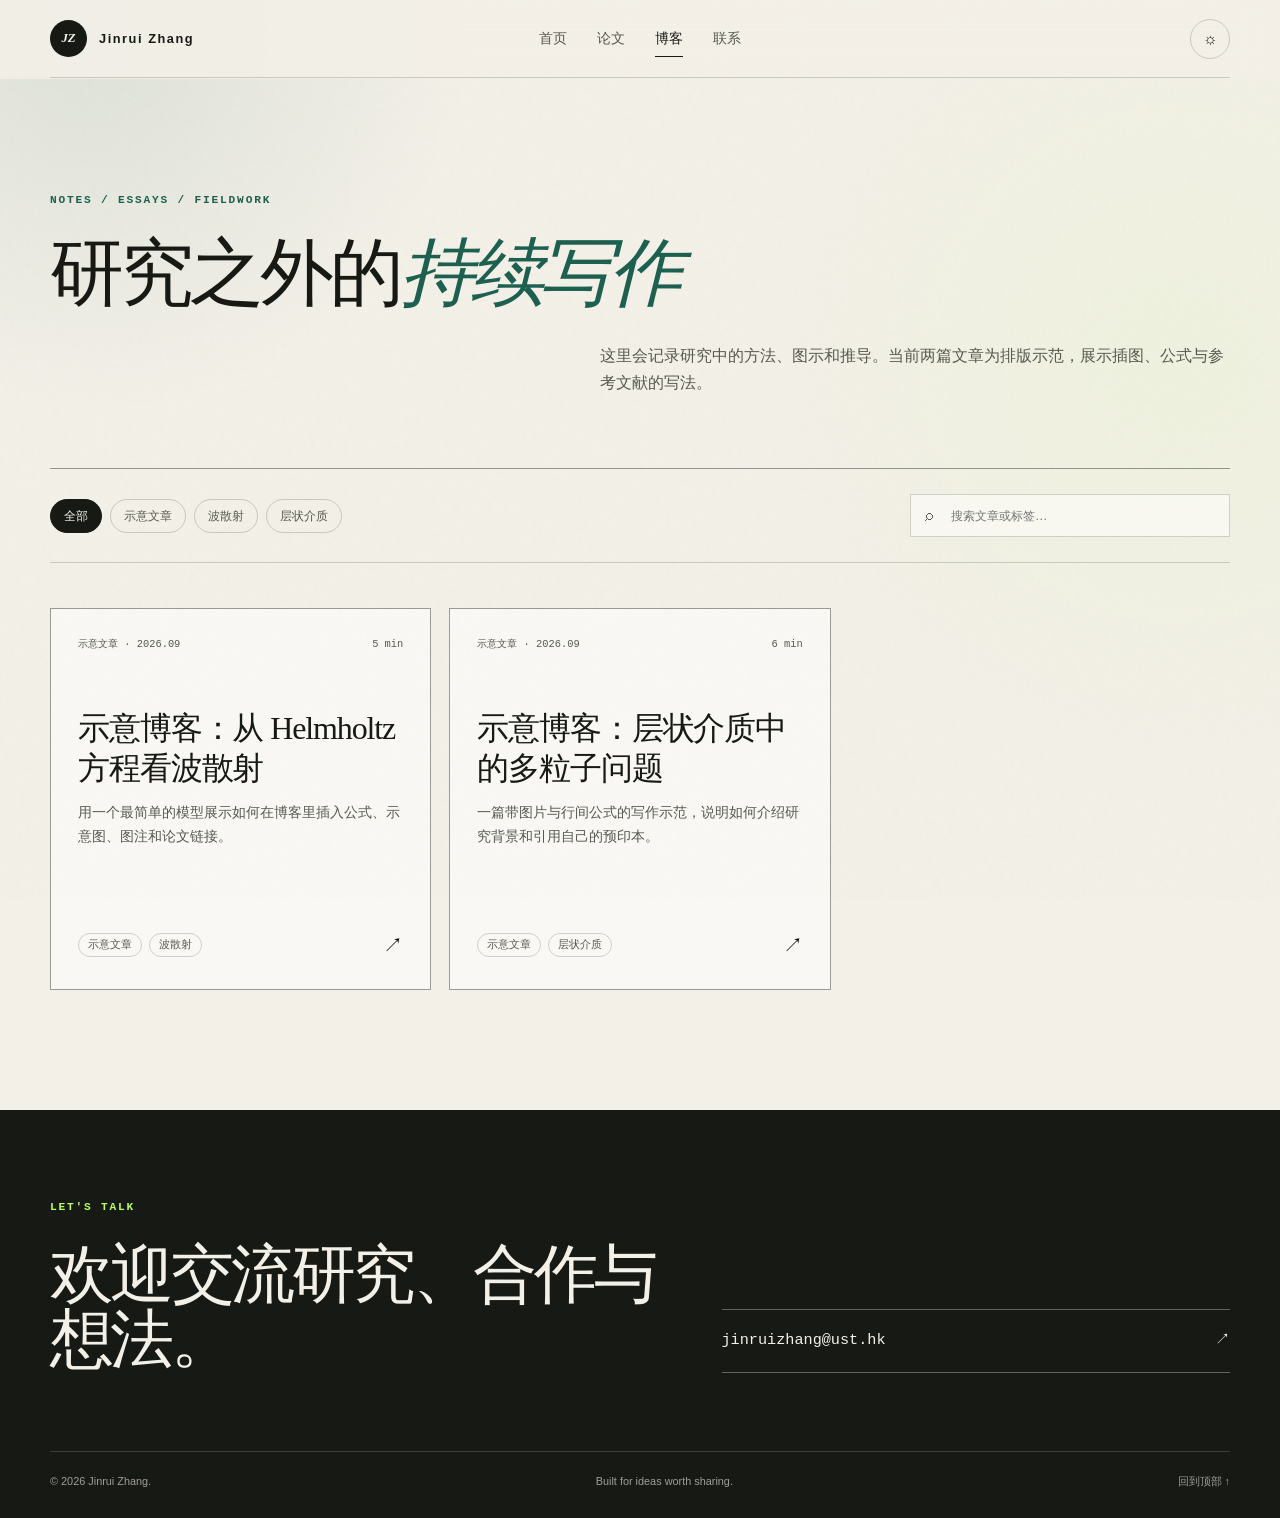
==== blog/index.html @ 9e5a65ba "Add files via upload Add academic homepage" ====
<!doctype html>
<html lang="zh-CN">
  <head>
    <meta charset="utf-8">
    <meta name="viewport" content="width=device-width, initial-scale=1">
    <meta name="description" content="Jinrui Zhang 的研究笔记与博客。">
    <meta name="theme-color" content="#f3f0e8">
    <title>博客 · Jinrui Zhang</title>
    <link rel="icon" href="../assets/avatar-placeholder.svg" type="image/svg+xml">
    <link rel="stylesheet" href="../assets/styles.css">
    <script src="../assets/data.js" defer></script>
    <script src="../assets/main.js" defer></script>
  </head>
  <body id="top" data-page="blog" data-base="..">
    <header class="site-header" id="site-header"></header>

    <main class="page-shell">
      <header class="page-hero reveal">
        <p class="page-kicker">NOTES / ESSAYS / FIELDWORK</p>
        <h1>研究之外的<em>持续写作</em></h1>
        <p class="page-description">这里会记录研究中的方法、图示和推导。当前两篇文章为排版示范，展示插图、公式与参考文献的写法。</p>
      </header>

      <div class="filter-bar" aria-label="文章筛选">
        <div class="filter-chips" id="blog-tags"></div>
        <label class="search-wrap">
          <span class="sr-only">搜索文章</span>
          <input class="search-input" id="blog-search" type="search" placeholder="搜索文章或标签…">
        </label>
      </div>

      <section class="page-content" aria-label="文章列表">
        <div class="post-grid" id="blog-list"></div>
        <p class="filter-empty" id="filter-empty" hidden>没有找到匹配的文章。</p>
      </section>
    </main>

    <footer class="site-footer" id="site-footer"></footer>
  </body>
</html>
---- assets/styles.css ----
:root {
  --paper: #f3f0e8;
  --paper-deep: #e9e4d8;
  --ink: #171915;
  --ink-soft: #56594f;
  --line: rgba(23, 25, 21, 0.18);
  --line-strong: rgba(23, 25, 21, 0.42);
  --accent: #1e604f;
  --accent-bright: #b8ff66;
  --accent-wash: #dce7db;
  --card: rgba(255, 255, 255, 0.5);
  --header: rgba(243, 240, 232, 0.88);
  --serif: Georgia, "Times New Roman", "Noto Serif SC", serif;
  --sans: Inter, ui-sans-serif, -apple-system, BlinkMacSystemFont, "Segoe UI", "PingFang SC", "Hiragino Sans GB", "Microsoft YaHei", sans-serif;
  --mono: "SFMono-Regular", Consolas, "Liberation Mono", monospace;
  --shadow: 0 30px 80px rgba(44, 49, 38, 0.13);
  --max: 1180px;
  --radius: 2px;
  color-scheme: light;
}

:root[data-theme="dark"] {
  --paper: #171a17;
  --paper-deep: #20251f;
  --ink: #f1eee5;
  --ink-soft: #b5b8ac;
  --line: rgba(241, 238, 229, 0.16);
  --line-strong: rgba(241, 238, 229, 0.38);
  --accent: #7bd8b8;
  --accent-bright: #b8ff66;
  --accent-wash: #263b32;
  --card: rgba(255, 255, 255, 0.035);
  --header: rgba(23, 26, 23, 0.88);
  --shadow: 0 30px 80px rgba(0, 0, 0, 0.28);
  color-scheme: dark;
}

*,
*::before,
*::after {
  box-sizing: border-box;
}

html {
  scroll-behavior: smooth;
  scroll-padding-top: 96px;
}

body {
  margin: 0;
  min-width: 320px;
  background:
    radial-gradient(circle at 7% 2%, rgba(30, 96, 79, 0.1), transparent 24rem),
    radial-gradient(circle at 92% 24%, rgba(184, 255, 102, 0.08), transparent 28rem),
    var(--paper);
  color: var(--ink);
  font-family: var(--sans);
  font-size: 16px;
  line-height: 1.7;
  -webkit-font-smoothing: antialiased;
  text-rendering: optimizeLegibility;
}

body::before {
  position: fixed;
  inset: 0;
  z-index: -1;
  pointer-events: none;
  background-image: url("data:image/svg+xml,%3Csvg viewBox='0 0 180 180' xmlns='http://www.w3.org/2000/svg'%3E%3Cfilter id='n'%3E%3CfeTurbulence type='fractalNoise' baseFrequency='.9' numOctaves='4' stitchTiles='stitch'/%3E%3C/filter%3E%3Crect width='100%25' height='100%25' filter='url(%23n)' opacity='.035'/%3E%3C/svg%3E");
  content: "";
  opacity: 0.65;
}

::selection {
  background: var(--accent-bright);
  color: #10130e;
}

a {
  color: inherit;
  text-decoration: none;
}

button,
input {
  font: inherit;
}

button {
  color: inherit;
}

img {
  display: block;
  max-width: 100%;
}

h1,
h2,
h3,
p {
  margin-top: 0;
}

[hidden] {
  display: none !important;
}

.sr-only {
  position: absolute;
  width: 1px;
  height: 1px;
  padding: 0;
  margin: -1px;
  overflow: hidden;
  clip: rect(0, 0, 0, 0);
  white-space: nowrap;
  border: 0;
}

.site-header {
  position: sticky;
  top: 0;
  z-index: 30;
  border-bottom: 1px solid transparent;
  background: var(--header);
  backdrop-filter: blur(18px);
  -webkit-backdrop-filter: blur(18px);
}

.nav-shell {
  width: min(calc(100% - 48px), var(--max));
  height: 78px;
  margin: 0 auto;
  display: grid;
  grid-template-columns: 1fr auto 1fr;
  align-items: center;
  border-bottom: 1px solid var(--line);
}

.brand {
  justify-self: start;
  display: inline-flex;
  align-items: center;
  gap: 12px;
  font-size: 0.8rem;
  font-weight: 750;
  letter-spacing: 0.12em;
}

.brand-mark {
  display: grid;
  width: 37px;
  height: 37px;
  place-items: center;
  border-radius: 50%;
  background: var(--ink);
  color: var(--paper);
  font-family: var(--serif);
  font-size: 0.8rem;
  font-style: italic;
  letter-spacing: 0;
}

.primary-nav {
  display: flex;
  align-items: center;
  gap: 30px;
  font-size: 0.88rem;
}

.primary-nav a {
  position: relative;
  padding: 9px 0;
  color: var(--ink-soft);
}

.primary-nav a::after {
  position: absolute;
  right: 0;
  bottom: 2px;
  left: 0;
  height: 1px;
  background: var(--ink);
  content: "";
  transform: scaleX(0);
  transform-origin: right;
  transition: transform 180ms ease;
}

.primary-nav a:hover,
.primary-nav a[aria-current="page"] {
  color: var(--ink);
}

.primary-nav a:hover::after,
.primary-nav a[aria-current="page"]::after {
  transform: scaleX(1);
  transform-origin: left;
}

.theme-toggle {
  justify-self: end;
  position: relative;
  width: 40px;
  height: 40px;
  padding: 0;
  border: 1px solid var(--line);
  border-radius: 50%;
  background: transparent;
  cursor: pointer;
  transition: background 180ms ease, border-color 180ms ease, transform 180ms ease;
}

.theme-toggle:hover {
  border-color: var(--line-strong);
  background: var(--card);
  transform: rotate(8deg);
}

.theme-icon {
  position: absolute;
  inset: 0;
  display: grid;
  place-items: center;
  transition: opacity 180ms ease, transform 180ms ease;
}

.theme-icon-moon,
:root[data-theme="dark"] .theme-icon-sun {
  opacity: 0;
  transform: scale(0.65);
}

:root[data-theme="dark"] .theme-icon-moon {
  opacity: 1;
  transform: scale(1);
}

.nav-toggle {
  display: none;
}

.page-shell {
  width: min(calc(100% - 48px), var(--max));
  margin: 0 auto;
}

.hero {
  min-height: calc(100vh - 78px);
  display: flex;
  align-items: center;
  padding: 72px 0 82px;
}

.hero-grid {
  display: grid;
  width: min(calc(100% - 48px), var(--max));
  margin: 0 auto;
  grid-template-columns: minmax(0, 1.65fr) minmax(290px, 0.72fr);
  gap: clamp(48px, 8vw, 110px);
  align-items: center;
}

.eyebrow,
.section-kicker,
.footer-kicker,
.profile-card-label,
.page-kicker {
  font-family: var(--mono);
  font-size: 0.7rem;
  font-weight: 650;
  letter-spacing: 0.16em;
  text-transform: uppercase;
}

.eyebrow {
  display: flex;
  align-items: center;
  gap: 11px;
  margin-bottom: 34px;
  color: var(--ink-soft);
}

.eyebrow span {
  width: 34px;
  height: 1px;
  background: var(--accent);
}

.hero h1 {
  margin-bottom: 22px;
  font-family: var(--serif);
  font-size: clamp(4rem, 9.2vw, 8.1rem);
  font-weight: 400;
  letter-spacing: -0.068em;
  line-height: 0.77;
}

.hero h1 em {
  color: var(--accent);
  font-size: 0.66em;
  font-weight: 400;
}

.hero-role {
  display: inline-block;
  margin-bottom: 28px;
  padding: 4px 11px;
  background: var(--accent-bright);
  color: #162012;
  font-weight: 750;
  line-height: 1.4;
  transform: rotate(-1deg);
}

.hero-intro {
  max-width: 680px;
  margin-bottom: 12px;
  font-family: var(--serif);
  font-size: clamp(1.22rem, 2vw, 1.62rem);
  line-height: 1.62;
}

.hero-intro-en {
  max-width: 660px;
  margin-bottom: 34px;
  color: var(--ink-soft);
  font-size: 0.92rem;
  line-height: 1.75;
}

.hero-actions {
  display: flex;
  flex-wrap: wrap;
  gap: 12px;
}

.button {
  display: inline-flex;
  min-height: 48px;
  align-items: center;
  justify-content: center;
  gap: 20px;
  padding: 0 20px;
  border: 1px solid var(--ink);
  font-size: 0.83rem;
  font-weight: 720;
  transition: transform 180ms ease, background 180ms ease, color 180ms ease;
}

.button:hover {
  transform: translateY(-2px);
}

.button-primary {
  background: var(--ink);
  color: var(--paper);
}

.button-primary:hover {
  background: var(--accent);
  border-color: var(--accent);
}

.button-quiet:hover {
  background: var(--ink);
  color: var(--paper);
}

.profile-card {
  overflow: hidden;
  border: 1px solid var(--line-strong);
  background: var(--card);
  box-shadow: var(--shadow);
  transform: rotate(1.1deg);
}

.portrait-wrap {
  position: relative;
  aspect-ratio: 4 / 4.35;
  overflow: hidden;
  border-bottom: 1px solid var(--line-strong);
  background: var(--accent-wash);
}

.portrait-wrap img {
  width: 100%;
  height: 100%;
  object-fit: cover;
  filter: saturate(0.82);
}

.availability-dot {
  position: absolute;
  right: 18px;
  bottom: 18px;
  width: 13px;
  height: 13px;
  border: 3px solid var(--paper);
  border-radius: 50%;
  background: #55c76e;
  box-shadow: 0 0 0 1px rgba(0, 0, 0, 0.08);
}

.profile-card-body {
  padding: 25px 25px 24px;
}

.profile-card-label {
  margin-bottom: 14px;
  color: var(--accent);
}

.profile-card h2 {
  margin-bottom: 6px;
  font-family: var(--serif);
  font-size: 1.28rem;
  font-weight: 500;
  line-height: 1.4;
}

.profile-card-body > p:not(.profile-card-label) {
  margin-bottom: 19px;
  color: var(--ink-soft);
  font-size: 0.84rem;
}

.profile-links,
.pub-links {
  display: flex;
  flex-wrap: wrap;
  gap: 7px 16px;
}

.text-link,
.pub-link {
  display: inline-flex;
  align-items: center;
  gap: 4px;
  border-bottom: 1px solid var(--line-strong);
  font-size: 0.76rem;
  font-weight: 680;
  line-height: 1.8;
}

.text-link:not(.is-placeholder):hover,
.pub-link:not(.is-placeholder):hover {
  border-color: var(--accent);
  color: var(--accent);
}

.is-placeholder {
  cursor: help;
  opacity: 0.48;
}

.keyword-marquee {
  overflow: hidden;
  border-top: 1px solid var(--line-strong);
  border-bottom: 1px solid var(--line-strong);
  background: var(--ink);
  color: var(--paper);
}

.keyword-track {
  display: flex;
  width: max-content;
  animation: ticker 24s linear infinite;
}

.keyword-track span {
  display: flex;
  align-items: center;
  gap: 32px;
  padding: 13px 24px;
  font-family: var(--mono);
  font-size: 0.69rem;
  letter-spacing: 0.14em;
  text-transform: uppercase;
  white-space: nowrap;
}

.keyword-track i {
  width: 6px;
  height: 6px;
  border-radius: 50%;
  background: var(--accent-bright);
}

@keyframes ticker {
  to {
    transform: translateX(-50%);
  }
}

.section {
  padding: 118px 0;
  border-bottom: 1px solid var(--line);
}

.section-heading {
  display: grid;
  grid-template-columns: minmax(160px, 0.55fr) minmax(0, 1.45fr);
  gap: 40px;
  margin-bottom: 60px;
  align-items: start;
}

.section-kicker {
  margin: 10px 0 0;
  color: var(--accent);
}

.section-heading h2,
.page-hero h1,
.footer-main h2 {
  margin-bottom: 0;
  font-family: var(--serif);
  font-size: clamp(2.5rem, 5.8vw, 5.1rem);
  font-weight: 400;
  letter-spacing: -0.055em;
  line-height: 1.02;
}

.section-heading h2 em,
.page-hero h1 em {
  color: var(--accent);
  font-weight: 400;
}

.section-heading-side {
  display: flex;
  flex-direction: column;
  align-items: flex-end;
  gap: 18px;
}

.section-heading-side .section-link {
  margin-top: 2px;
}

.news-list {
  border-top: 1px solid var(--line-strong);
}

.news-item {
  display: grid;
  grid-template-columns: 130px 1fr auto;
  gap: 28px;
  align-items: baseline;
  padding: 23px 0;
  border-bottom: 1px solid var(--line);
}

.news-item time {
  color: var(--accent);
  font-family: var(--mono);
  font-size: 0.76rem;
}

.news-item p {
  margin: 0;
}

.arrow-link,
.section-link {
  display: inline-flex;
  align-items: center;
  gap: 8px;
  border-bottom: 1px solid var(--line-strong);
  font-size: 0.8rem;
  font-weight: 700;
}

.arrow-link:hover,
.section-link:hover {
  color: var(--accent);
  border-color: var(--accent);
}

.demo-label {
  padding: 2px 7px;
  border: 1px solid var(--line);
  color: var(--ink-soft);
  font-family: var(--mono);
  font-size: 0.62rem;
  white-space: nowrap;
}

.research-grid {
  display: grid;
  grid-template-columns: repeat(3, 1fr);
  border-top: 1px solid var(--line-strong);
  border-bottom: 1px solid var(--line-strong);
}

.research-card {
  min-height: 390px;
  padding: 25px;
  display: flex;
  flex-direction: column;
  justify-content: space-between;
  gap: 70px;
  border-right: 1px solid var(--line);
  transition: background 220ms ease, transform 220ms ease;
}

.research-card:last-child {
  border-right: 0;
}

.research-card:hover {
  background: var(--accent-wash);
  transform: translateY(-4px);
}

.card-number {
  font-family: var(--mono);
  font-size: 0.7rem;
  color: var(--accent);
}

.research-card h3 {
  margin-bottom: 6px;
  font-family: var(--serif);
  font-size: 1.75rem;
  font-weight: 500;
  letter-spacing: -0.025em;
}

.card-subtitle {
  margin-bottom: 22px;
  color: var(--ink-soft);
  font-family: var(--mono);
  font-size: 0.68rem;
  letter-spacing: 0.04em;
  text-transform: uppercase;
}

.research-card div > p:not(.card-subtitle) {
  margin-bottom: 26px;
  color: var(--ink-soft);
  font-size: 0.9rem;
}

.tag-row {
  display: flex;
  flex-wrap: wrap;
  gap: 7px;
}

.tag-row span {
  padding: 3px 9px;
  border: 1px solid var(--line);
  border-radius: 999px;
  color: var(--ink-soft);
  font-size: 0.66rem;
  line-height: 1.5;
}

.publication-list {
  border-top: 1px solid var(--line-strong);
}

.publication-item {
  display: grid;
  grid-template-columns: 55px 90px 1fr;
  gap: 24px;
  padding: 32px 0 34px;
  border-bottom: 1px solid var(--line);
  transition: padding 200ms ease, background 200ms ease;
}

.publication-item:hover {
  padding-right: 18px;
  padding-left: 18px;
  background: var(--card);
}

.pub-index,
.pub-year {
  padding-top: 4px;
  font-family: var(--mono);
  font-size: 0.73rem;
}

.pub-index {
  color: var(--ink-soft);
}

.pub-year {
  color: var(--accent);
  font-weight: 700;
}

.pub-meta {
  display: flex;
  gap: 9px;
  align-items: center;
  margin-bottom: 10px;
}

.pub-meta span,
.pub-meta strong {
  font-family: var(--mono);
  font-size: 0.63rem;
  letter-spacing: 0.06em;
  text-transform: uppercase;
}

.pub-meta span {
  color: var(--ink-soft);
}

.pub-meta strong {
  padding: 2px 7px;
  background: var(--accent-bright);
  color: #162012;
}

.pub-body h3 {
  max-width: 790px;
  margin-bottom: 11px;
  font-family: var(--serif);
  font-size: clamp(1.25rem, 2vw, 1.58rem);
  font-weight: 500;
  line-height: 1.38;
}

.pub-authors,
.pub-venue {
  margin-bottom: 4px;
  color: var(--ink-soft);
  font-size: 0.83rem;
}

.pub-venue {
  font-style: italic;
}

.pub-links {
  margin-top: 14px;
}

.post-grid {
  display: grid;
  grid-template-columns: repeat(2, 1fr);
  gap: 18px;
}

.post-card {
  min-width: 0;
  border: 1px solid var(--line-strong);
  background: var(--card);
}

.post-card-link {
  min-height: 330px;
  padding: 27px;
  display: flex;
  flex-direction: column;
  transition: background 200ms ease, transform 200ms ease;
}

.post-card-link:hover {
  background: var(--accent-wash);
  transform: translate(-4px, -4px);
  box-shadow: 4px 4px 0 var(--ink);
}

.post-card-top,
.post-card-bottom {
  display: flex;
  align-items: center;
  justify-content: space-between;
  gap: 18px;
}

.post-card-top {
  margin-bottom: 54px;
  color: var(--ink-soft);
  font-family: var(--mono);
  font-size: 0.65rem;
}

.post-card h3 {
  margin-bottom: 13px;
  font-family: var(--serif);
  font-size: clamp(1.55rem, 2.5vw, 2.15rem);
  font-weight: 500;
  letter-spacing: -0.035em;
  line-height: 1.26;
}

.post-card p {
  margin-bottom: 38px;
  color: var(--ink-soft);
  font-size: 0.88rem;
}

.post-card-bottom {
  margin-top: auto;
}

.post-arrow {
  font-size: 1.25rem;
}

.journey-layout {
  display: grid;
  grid-template-columns: minmax(0, 1.5fr) minmax(260px, 0.8fr);
  gap: clamp(36px, 7vw, 90px);
}

.journey-list {
  border-top: 1px solid var(--line-strong);
}

.journey-item {
  display: grid;
  grid-template-columns: 170px 1fr;
  gap: 26px;
  padding: 26px 0;
  border-bottom: 1px solid var(--line);
}

.journey-item time {
  padding-top: 4px;
  color: var(--accent);
  font-family: var(--mono);
  font-size: 0.73rem;
}

.journey-item h3 {
  margin-bottom: 3px;
  font-family: var(--serif);
  font-size: 1.55rem;
  font-weight: 500;
}

.journey-item p {
  margin-bottom: 3px;
  font-size: 0.9rem;
}

.journey-item small {
  color: var(--ink-soft);
  font-size: 0.78rem;
}

.awards-panel {
  align-self: start;
  padding: 27px;
  border: 1px solid var(--line-strong);
  background: var(--card);
}

.awards-panel .section-kicker {
  margin: 0 0 18px;
}

.awards-panel h3 {
  margin-bottom: 24px;
  font-family: var(--serif);
  font-size: 1.6rem;
  font-weight: 500;
}

.awards-panel ul {
  margin: 0;
  padding: 0;
  list-style: none;
}

.awards-panel li {
  display: grid;
  grid-template-columns: 48px 1fr;
  gap: 12px;
  padding: 11px 0;
  border-top: 1px solid var(--line);
  font-size: 0.83rem;
}

.awards-panel li span {
  color: var(--accent);
  font-family: var(--mono);
  font-size: 0.72rem;
}

.about-copy {
  max-width: 760px;
  margin-left: auto;
  padding-top: 0;
}

.page-hero {
  padding: 112px 0 72px;
  border-bottom: 1px solid var(--line-strong);
}

.page-kicker {
  margin-bottom: 26px;
  color: var(--accent);
}

.page-hero h1 {
  max-width: 920px;
}

.page-description {
  max-width: 630px;
  margin: 30px 0 0 auto;
  color: var(--ink-soft);
  font-size: 1rem;
}

.filter-bar {
  display: flex;
  align-items: center;
  justify-content: space-between;
  gap: 24px;
  padding: 25px 0;
  border-bottom: 1px solid var(--line);
}

.filter-chips {
  display: flex;
  flex-wrap: wrap;
  gap: 8px;
}

.filter-chip {
  padding: 6px 13px;
  border: 1px solid var(--line);
  border-radius: 999px;
  background: transparent;
  color: var(--ink-soft);
  font-size: 0.73rem;
  cursor: pointer;
}

.filter-chip:hover,
.filter-chip.is-active {
  border-color: var(--ink);
  background: var(--ink);
  color: var(--paper);
}

.search-wrap {
  position: relative;
  width: min(100%, 320px);
}

.search-wrap::before {
  position: absolute;
  top: 50%;
  left: 15px;
  content: "⌕";
  transform: translateY(-54%);
  color: var(--ink-soft);
}

.search-input {
  width: 100%;
  height: 43px;
  padding: 0 14px 0 40px;
  border: 1px solid var(--line);
  border-radius: 0;
  outline: none;
  background: var(--card);
  color: var(--ink);
  font-size: 0.78rem;
}

.search-input:focus {
  border-color: var(--accent);
  box-shadow: 0 0 0 3px color-mix(in srgb, var(--accent) 12%, transparent);
}

.page-content {
  padding: 45px 0 120px;
}

.page-content .post-grid {
  grid-template-columns: repeat(3, 1fr);
}

.page-content .post-card-link {
  min-height: 380px;
}

.filter-empty {
  padding: 70px 20px;
  border-bottom: 1px solid var(--line);
  color: var(--ink-soft);
  text-align: center;
}

.article-shell {
  display: grid;
  grid-template-columns: minmax(160px, 0.48fr) minmax(0, 1.52fr);
  gap: clamp(40px, 8vw, 110px);
  padding: 100px 0 130px;
}

.article-aside {
  position: sticky;
  top: 112px;
  align-self: start;
}

.article-aside .article-label {
  margin-bottom: 24px;
  color: var(--accent);
  font-family: var(--mono);
  font-size: 0.67rem;
  letter-spacing: 0.1em;
}

.article-meta {
  padding-top: 18px;
  border-top: 1px solid var(--line-strong);
  color: var(--ink-soft);
  font-size: 0.75rem;
}

.article-meta p {
  margin-bottom: 6px;
}

.article-back {
  display: inline-block;
  margin-top: 28px;
  border-bottom: 1px solid var(--line-strong);
  font-size: 0.76rem;
  font-weight: 700;
}

.article-head {
  padding-bottom: 55px;
  border-bottom: 1px solid var(--line-strong);
}

.article-head h1 {
  max-width: 900px;
  margin-bottom: 28px;
  font-family: var(--serif);
  font-size: clamp(2.8rem, 6.5vw, 5.9rem);
  font-weight: 400;
  letter-spacing: -0.062em;
  line-height: 1.02;
}

.article-deck {
  max-width: 740px;
  margin-bottom: 0;
  color: var(--ink-soft);
  font-family: var(--serif);
  font-size: clamp(1.18rem, 2vw, 1.5rem);
  line-height: 1.62;
}

.article-content {
  max-width: 760px;
  padding-top: 48px;
  font-family: var(--serif);
  font-size: 1.08rem;
  line-height: 1.92;
}

.article-content h2 {
  margin: 2.6em 0 0.75em;
  font-size: 1.78rem;
  font-weight: 500;
  letter-spacing: -0.025em;
  line-height: 1.35;
}

.article-content h3 {
  margin: 2.2em 0 0.6em;
  font-size: 1.25rem;
  font-weight: 600;
}

.article-content p,
.article-content ul,
.article-content ol,
.article-content blockquote {
  margin-bottom: 1.45em;
}

.article-content a {
  color: var(--accent);
  border-bottom: 1px solid var(--accent);
}

.article-content blockquote {
  margin-left: 0;
  padding: 4px 0 4px 25px;
  border-left: 3px solid var(--accent);
  color: var(--ink-soft);
  font-size: 1.2rem;
  font-style: italic;
}

.article-content code {
  padding: 2px 5px;
  background: var(--accent-wash);
  font-family: var(--mono);
  font-size: 0.85em;
}

.article-content figure {
  margin: 2.5em 0;
}

.article-content figure img {
  width: 100%;
  height: auto;
  border: 1px solid var(--line-strong);
  background: var(--card);
}

.article-content figcaption {
  margin-top: 10px;
  color: var(--ink-soft);
  font-family: var(--sans);
  font-size: 0.76rem;
  line-height: 1.6;
  text-align: center;
}

.article-content .math-display {
  overflow-x: auto;
  margin: 1.8em 0;
  padding: 16px 8px;
  border-top: 1px solid var(--line);
  border-bottom: 1px solid var(--line);
  text-align: center;
}

.article-note {
  margin: 2.4em 0;
  padding: 22px 24px;
  border: 1px solid var(--line-strong);
  background: var(--card);
  font-family: var(--sans);
  font-size: 0.9rem;
}

.article-note strong {
  display: block;
  margin-bottom: 5px;
  color: var(--accent);
  font-family: var(--mono);
  font-size: 0.68rem;
  letter-spacing: 0.08em;
}

.article-footer {
  max-width: 760px;
  margin-top: 70px;
  padding-top: 28px;
  border-top: 1px solid var(--line-strong);
  display: flex;
  justify-content: space-between;
  gap: 20px;
  color: var(--ink-soft);
  font-size: 0.8rem;
}

.site-footer {
  background: var(--ink);
  color: var(--paper);
}

.footer-main,
.footer-bottom {
  width: min(calc(100% - 48px), var(--max));
  margin: 0 auto;
}

.footer-main {
  display: grid;
  grid-template-columns: 1.1fr 0.9fr;
  gap: 50px;
  align-items: end;
  padding: 88px 0 78px;
}

.footer-kicker {
  margin-bottom: 25px;
  color: var(--accent-bright);
}

.footer-main h2 {
  max-width: 650px;
  font-size: clamp(2.35rem, 5vw, 4.6rem);
}

.footer-email {
  justify-self: end;
  display: flex;
  width: 100%;
  align-items: center;
  justify-content: space-between;
  padding: 18px 0;
  border-top: 1px solid rgba(243, 240, 232, 0.35);
  border-bottom: 1px solid rgba(243, 240, 232, 0.35);
  color: var(--paper);
  font-family: var(--mono);
  font-size: clamp(0.76rem, 1.4vw, 0.95rem);
}

.footer-email:hover {
  color: var(--accent-bright);
  border-color: var(--accent-bright);
}

.footer-bottom {
  display: flex;
  justify-content: space-between;
  gap: 25px;
  padding: 20px 0 28px;
  border-top: 1px solid rgba(243, 240, 232, 0.17);
  color: rgba(243, 240, 232, 0.62);
  font-size: 0.68rem;
}

.footer-bottom p {
  margin: 0;
}

.footer-bottom a:hover {
  color: var(--paper);
}

.reveal {
  opacity: 0;
  transform: translateY(18px);
  transition: opacity 650ms ease, transform 650ms ease;
}

.reveal.is-visible {
  opacity: 1;
  transform: translateY(0);
}

@media (max-width: 980px) {
  .hero {
    min-height: auto;
  }

  .hero-grid {
    grid-template-columns: 1fr 280px;
    gap: 48px;
  }

  .hero h1 {
    font-size: clamp(4rem, 10vw, 6.4rem);
  }

  .research-grid {
    grid-template-columns: 1fr;
  }

  .research-card {
    min-height: auto;
    display: grid;
    grid-template-columns: 60px 1fr;
    gap: 26px;
    border-right: 0;
    border-bottom: 1px solid var(--line);
  }

  .research-card:last-child {
    border-bottom: 0;
  }

  .page-content .post-grid {
    grid-template-columns: repeat(2, 1fr);
  }

  .journey-layout {
    grid-template-columns: 1fr;
  }
}

@media (max-width: 760px) {
  .nav-shell,
  .page-shell,
  .footer-main,
  .footer-bottom {
    width: min(calc(100% - 30px), var(--max));
  }

  .nav-shell {
    height: 68px;
    grid-template-columns: 1fr auto auto;
    gap: 8px;
  }

  .brand-name {
    display: none;
  }

  .nav-toggle {
    position: relative;
    display: flex;
    width: 40px;
    height: 40px;
    padding: 11px 9px;
    flex-direction: column;
    justify-content: center;
    gap: 4px;
    border: 0;
    background: transparent;
    cursor: pointer;
  }

  .nav-toggle > span:not(.sr-only) {
    display: block;
    width: 100%;
    height: 1px;
    background: var(--ink);
  }

  .primary-nav {
    position: absolute;
    top: 68px;
    right: 0;
    left: 0;
    display: none;
    padding: 20px 15px 27px;
    flex-direction: column;
    gap: 8px;
    border-bottom: 1px solid var(--line-strong);
    background: var(--paper);
  }

  .primary-nav.is-open {
    display: flex;
  }

  .primary-nav a {
    width: 100%;
    padding: 9px 0;
    text-align: center;
  }

  .hero {
    padding: 65px 0 72px;
  }

  .hero-grid {
    grid-template-columns: 1fr;
  }

  .hero h1 {
    font-size: clamp(3.7rem, 20vw, 6rem);
  }

  .profile-card {
    width: min(100%, 390px);
    justify-self: center;
    transform: none;
  }

  .section {
    padding: 82px 0;
  }

  .section-heading {
    grid-template-columns: 1fr;
    gap: 22px;
    margin-bottom: 42px;
  }

  .section-heading-side {
    align-items: flex-start;
  }

  .news-item {
    grid-template-columns: 90px 1fr;
    gap: 8px 18px;
  }

  .news-item .demo-label,
  .news-item .arrow-link {
    grid-column: 2;
    justify-self: start;
  }

  .publication-item {
    grid-template-columns: 48px 1fr;
    gap: 10px 16px;
  }

  .pub-year {
    grid-column: 1;
    grid-row: 2;
  }

  .pub-body {
    grid-column: 2;
    grid-row: 1 / span 2;
  }

  .post-grid,
  .page-content .post-grid {
    grid-template-columns: 1fr;
  }

  .filter-bar {
    align-items: stretch;
    flex-direction: column-reverse;
  }

  .search-wrap {
    width: 100%;
  }

  .page-hero {
    padding: 78px 0 55px;
  }

  .page-description {
    margin-left: 0;
  }

  .article-shell {
    grid-template-columns: 1fr;
    padding: 65px 0 95px;
  }

  .article-aside {
    position: static;
    display: flex;
    justify-content: space-between;
    gap: 20px;
    align-items: end;
  }

  .article-back {
    margin-top: 0;
  }

  .article-head h1 {
    font-size: clamp(2.6rem, 13vw, 4.5rem);
  }

  .footer-main {
    grid-template-columns: 1fr;
    padding: 70px 0 65px;
  }

  .footer-email {
    justify-self: start;
  }

  .footer-bottom {
    align-items: flex-start;
    flex-direction: column;
    gap: 5px;
  }
}

@media (max-width: 440px) {
  .hero h1 {
    font-size: 3.45rem;
  }

  .hero-actions {
    flex-direction: column;
  }

  .button {
    width: 100%;
  }

  .news-item {
    grid-template-columns: 1fr;
  }

  .news-item .demo-label,
  .news-item .arrow-link {
    grid-column: 1;
  }

  .research-card {
    grid-template-columns: 1fr;
    gap: 32px;
  }

  .journey-item {
    grid-template-columns: 1fr;
    gap: 8px;
  }

  .publication-item:hover {
    padding-right: 0;
    padding-left: 0;
  }

  .article-aside {
    align-items: flex-start;
    flex-direction: column;
  }
}

@media (prefers-reduced-motion: reduce) {
  *,
  *::before,
  *::after {
    scroll-behavior: auto !important;
    animation-duration: 0.01ms !important;
    animation-iteration-count: 1 !important;
    transition-duration: 0.01ms !important;
  }
}

@media print {
  .site-header,
  .site-footer,
  .keyword-marquee,
  .filter-bar,
  .hero-actions {
    display: none !important;
  }

  body {
    background: #fff;
    color: #000;
  }

  .page-shell {
    width: 100%;
  }

  .section,
  .page-content,
  .article-shell {
    padding: 30px 0;
  }

  .reveal {
    opacity: 1;
    transform: none;
  }
}
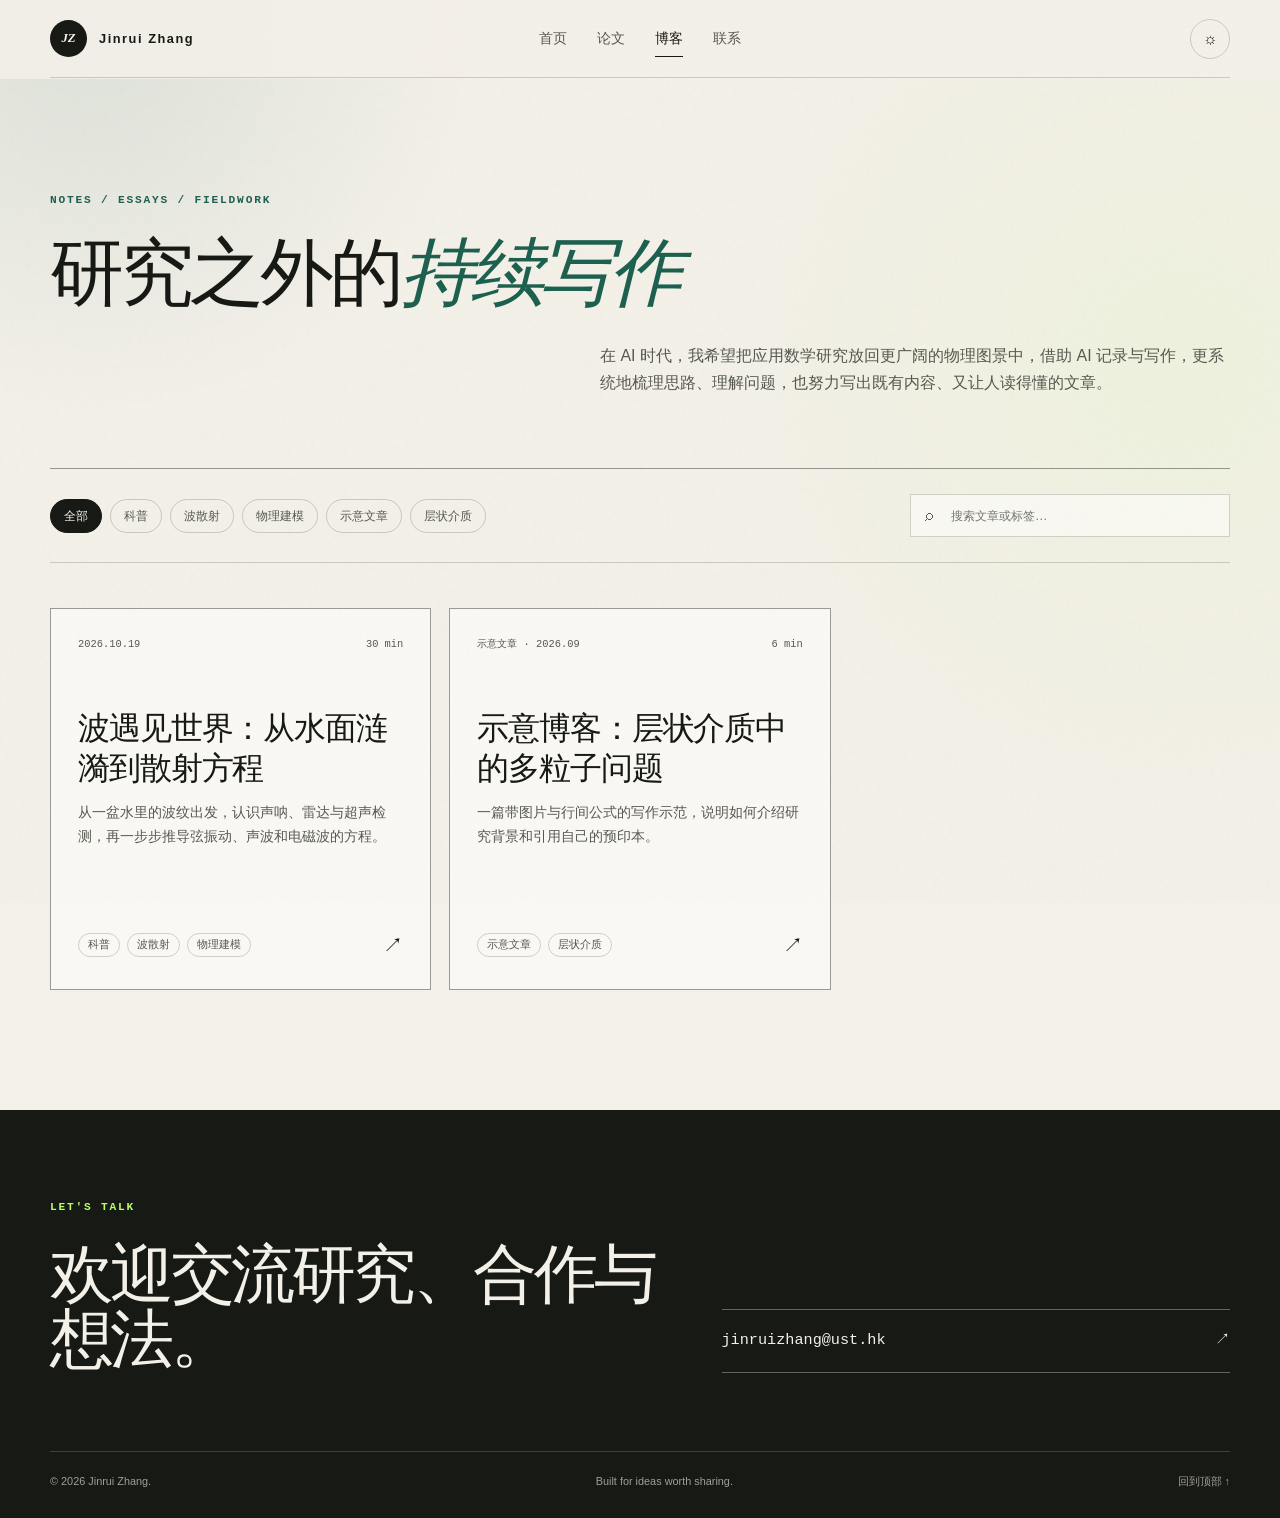
==== commit 931dcc19: "修改第一篇博客" ====
--- a/blog/index.html
+++ b/blog/index.html
@@ -18,7 +18,7 @@
       <header class="page-hero reveal">
         <p class="page-kicker">NOTES / ESSAYS / FIELDWORK</p>
         <h1>研究之外的<em>持续写作</em></h1>
-        <p class="page-description">这里会记录研究中的方法、图示和推导。当前两篇文章为排版示范，展示插图、公式与参考文献的写法。</p>
+        <p class="page-description">在 AI 时代，我希望把应用数学研究放回更广阔的物理图景中，借助 AI 记录与写作，更系统地梳理思路、理解问题，也努力写出既有内容、又让人读得懂的文章。</p>
       </header>
 
       <div class="filter-bar" aria-label="文章筛选">
--- a/assets/styles.css
+++ b/assets/styles.css
@@ -1122,6 +1122,37 @@
   background: var(--card);
 }
 
+.article-content p > img {
+  width: 100%;
+  height: auto;
+  margin: 1em 0 0;
+  border: 1px solid var(--line-strong);
+  background: var(--card);
+}
+
+.article-content p:has(> img) {
+  margin-bottom: 0;
+}
+
+.article-content p:has(> img) + p > em:only-child {
+  display: block;
+  color: var(--ink-soft);
+  font-size: 0.76rem;
+  text-align: center;
+}
+
+.article-content pre {
+  overflow-x: auto;
+  margin: 1.8em 0;
+  padding: 18px 20px;
+  background: var(--paper-deep);
+}
+
+.article-content pre code {
+  padding: 0;
+  background: transparent;
+}
+
 .article-content figcaption {
   margin-top: 10px;
   color: var(--ink-soft);
@@ -1549,3 +1580,32 @@
     transform: none;
   }
 }
+
+@media (min-width: 981px) {
+  .research-card {
+    justify-content: flex-start;
+  }
+
+  .research-card > div {
+    flex: 1;
+    display: flex;
+    flex-direction: column;
+  }
+
+  /* 中文标题统一预留两行 */
+  .research-card h3 {
+    line-height: 1.7;
+    min-height: 3.4em;
+  }
+
+  /* 英文副标题也统一预留两行 */
+  .research-card .card-subtitle {
+    line-height: 1.7;
+    min-height: 3.4em;
+  }
+
+  /* 标签统一放在卡片底部 */
+  .research-card .tag-row {
+    margin-top: auto;
+  }
+}
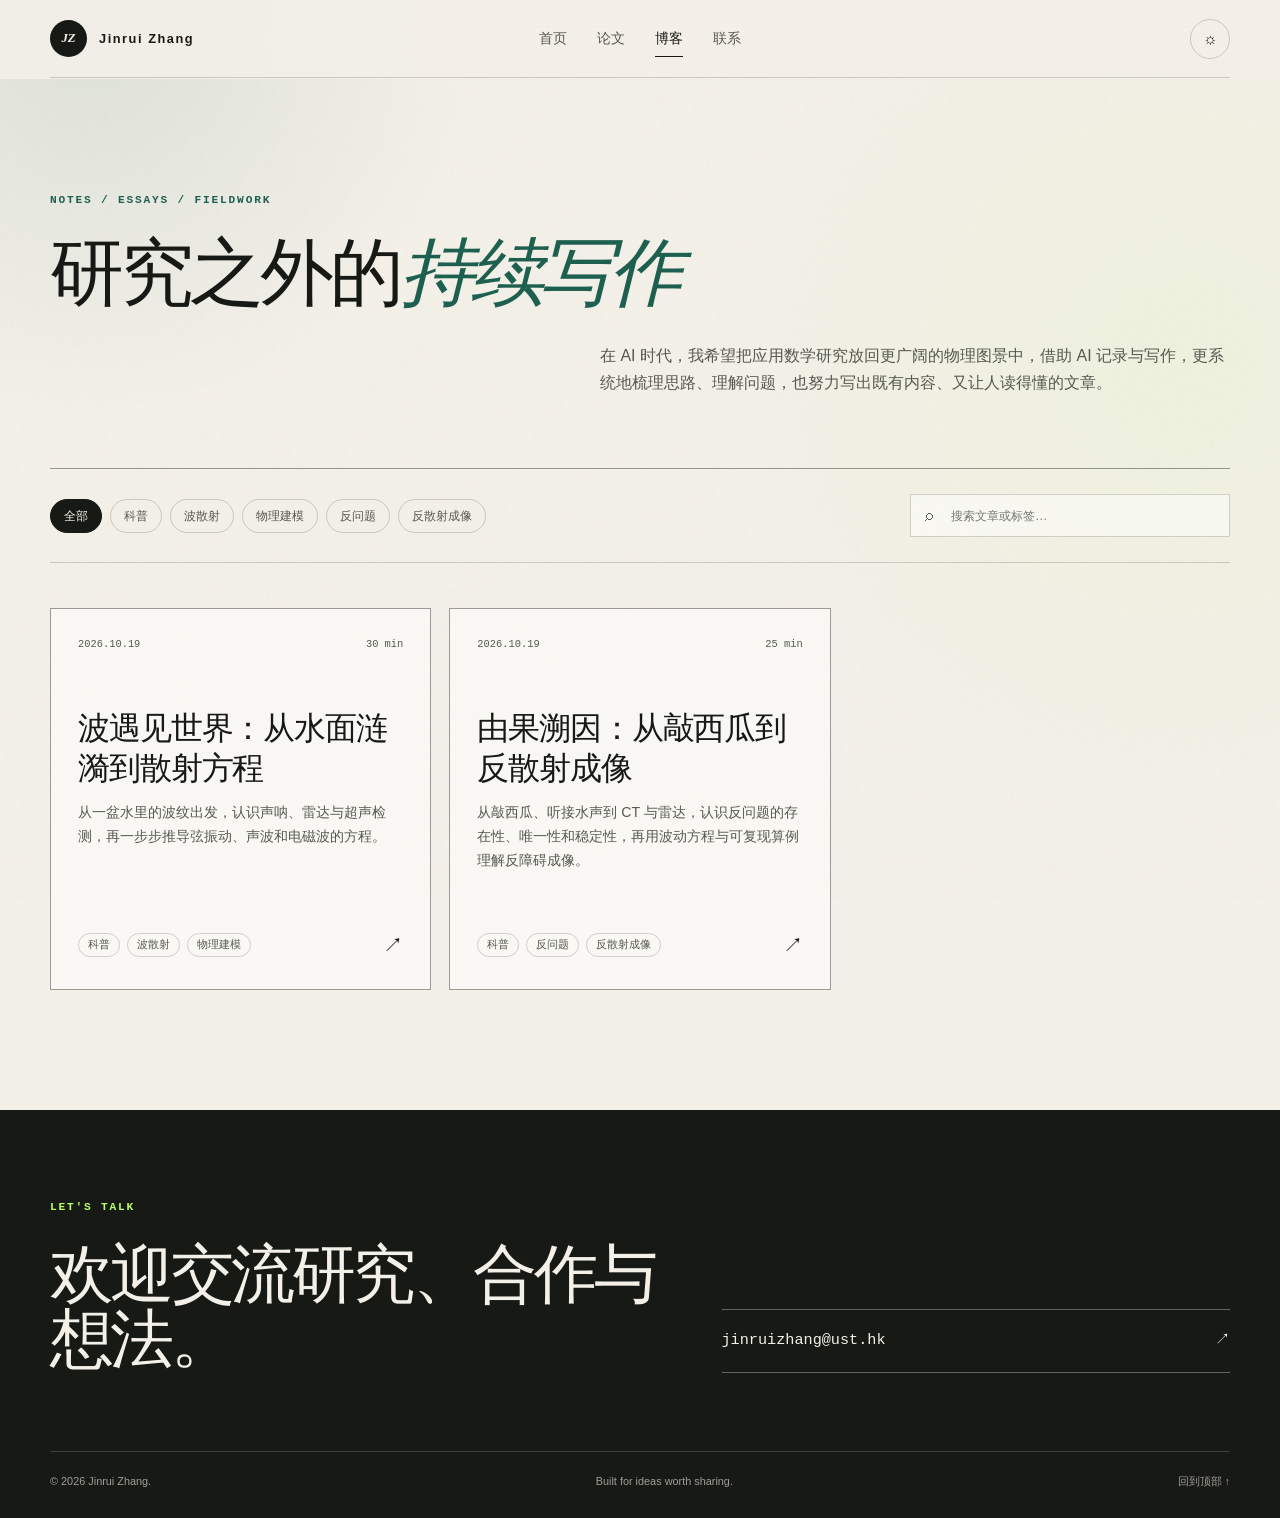
==== commit 3b33e4e3: "修改第二篇博客" ====
--- a/blog/index.html
+++ b/blog/index.html
@@ -8,7 +8,7 @@
     <title>博客 · Jinrui Zhang</title>
     <link rel="icon" href="../assets/avatar-placeholder.svg" type="image/svg+xml">
     <link rel="stylesheet" href="../assets/styles.css">
-    <script src="../assets/data.js" defer></script>
+    <script src="../assets/data.js?v=20261019-inverse-1" defer></script>
     <script src="../assets/main.js" defer></script>
   </head>
   <body id="top" data-page="blog" data-base="..">
--- a/assets/styles.css
+++ b/assets/styles.css
@@ -1004,6 +1004,10 @@
   padding: 100px 0 130px;
 }
 
+.article-shell > article {
+  min-width: 0;
+}
+
 .article-aside {
   position: sticky;
   top: 112px;
@@ -1117,6 +1121,15 @@
 
 .article-content figure img {
   width: 100%;
+  height: auto;
+  border: 1px solid var(--line-strong);
+  background: var(--card);
+}
+
+.article-content video {
+  display: block;
+  width: 100%;
+  max-width: 100%;
   height: auto;
   border: 1px solid var(--line-strong);
   background: var(--card);
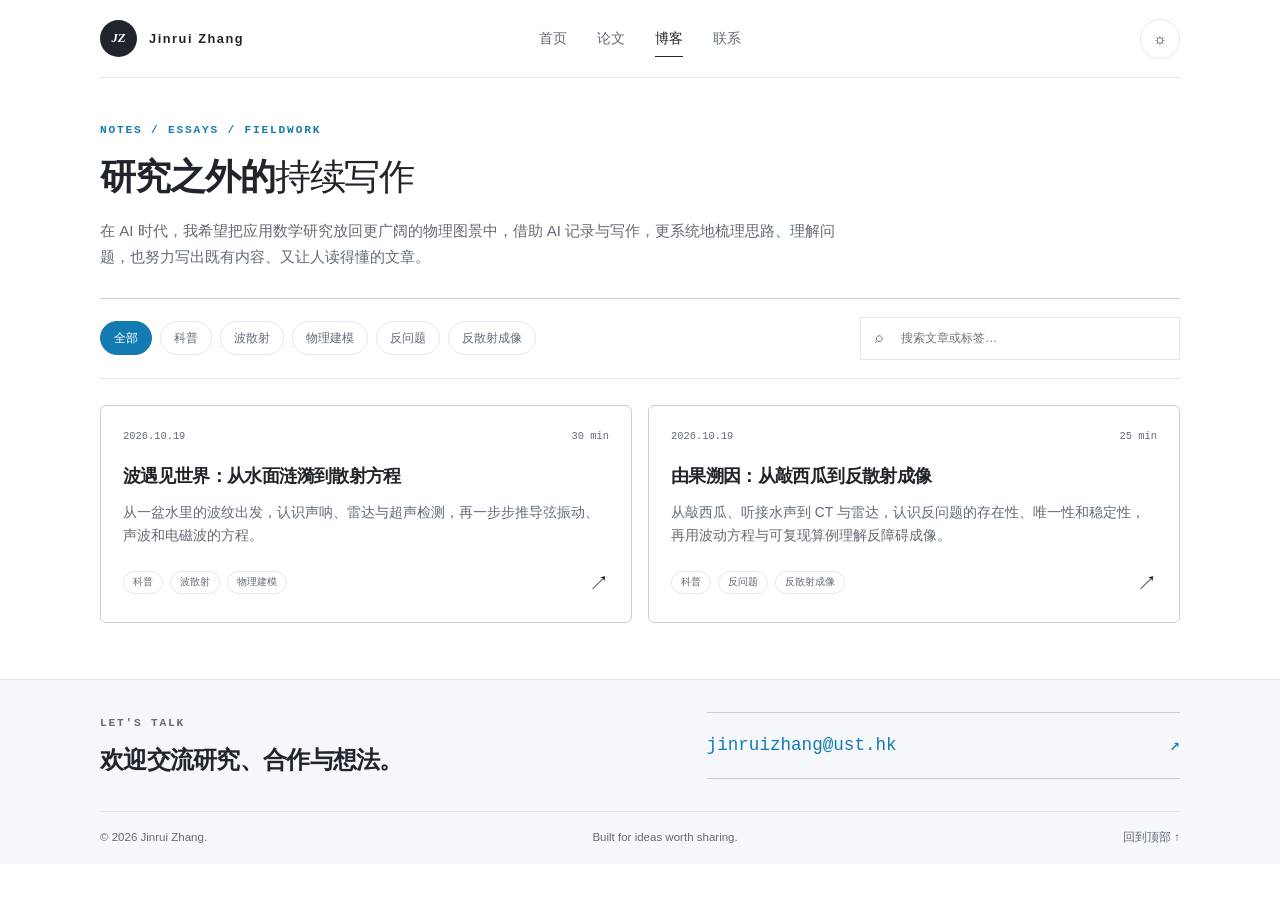
==== commit c3a77012: "Add compact white and sky-blue academic theme" ====
--- a/blog/index.html
+++ b/blog/index.html
@@ -3,11 +3,13 @@
   <head>
     <meta charset="utf-8">
     <meta name="viewport" content="width=device-width, initial-scale=1">
-    <meta name="description" content="Jinrui Zhang 的研究笔记与博客。">
+    <meta name="description" content="张金锐 Jinrui Zhang的研究博客：从日常现象理解波散射、反问题与应用数学，分享物理建模、数值方法和成像笔记。">
     <meta name="theme-color" content="#f3f0e8">
-    <title>博客 · Jinrui Zhang</title>
+    <title>研究博客｜张金锐 Jinrui Zhang</title>
+    <link rel="canonical" href="https://zhangjinrui929.github.io/blog/index.html">
     <link rel="icon" href="../assets/avatar-placeholder.svg" type="image/svg+xml">
     <link rel="stylesheet" href="../assets/styles.css">
+    <link rel="stylesheet" href="../assets/compact.css?v=20261020-1">
     <script src="../assets/data.js?v=20261019-inverse-1" defer></script>
     <script src="../assets/main.js" defer></script>
   </head>
--- a/assets/compact.css
+++ b/assets/compact.css
@@ -0,0 +1,146 @@
+/* Compact academic theme. Content and rendering remain in the original files. */
+:root {
+  --paper: #ffffff;
+  --paper-deep: #f5f7fa;
+  --ink: #20252b;
+  --ink-soft: #626b76;
+  --line: #e2e7ed;
+  --line-strong: #c6d0db;
+  --accent: #147bb2;
+  --accent-bright: #e4f4ff;
+  --accent-wash: #f1f9fe;
+  --card: #ffffff;
+  --header: rgba(255,255,255,.96);
+  --shadow: none;
+  --max: 1080px;
+}
+:root[data-theme="dark"] {
+  --paper: #171b20;
+  --paper-deep: #20262d;
+  --ink: #e7ecf2;
+  --ink-soft: #a7b1be;
+  --line: #333e49;
+  --line-strong: #566474;
+  --accent: #78c9f5;
+  --accent-bright: #233d50;
+  --accent-wash: #202e38;
+  --card: #1c2229;
+  --header: rgba(23,27,32,.96);
+}
+body { background: var(--paper); font-size: 15px; }
+body::before, .keyword-marquee { display: none; }
+.reveal { opacity: 1; transform: none; }
+.nav-shell { min-height: 66px; }
+.hero { min-height: 0; padding: 48px 0 40px; border-bottom: 1px solid var(--line); }
+.hero-grid { grid-template-columns: minmax(0,1fr) 230px; gap: 64px; align-items: start; }
+.eyebrow { margin-bottom: 19px; font-size: .66rem; }
+.hero h1 { font-family: var(--sans); font-size: 42px; font-weight: 650; letter-spacing: -.035em; line-height: 1.25; margin-bottom: 16px; }
+.hero h1 br { display: none; }
+.hero h1 em { display: inline-block; margin-left: 14px; font-size: .57em; font-style: normal; font-weight: 450; letter-spacing: -.02em; }
+.hero-role { padding: 0; margin-bottom: 18px; background: none; color: var(--ink-soft); font-size: .94rem; font-weight: 500; transform: none; }
+.hero-intro { font-family: var(--sans); font-size: 1rem; line-height: 1.85; margin-bottom: 12px; }
+.hero-intro-en { font-size: .88rem; line-height: 1.75; margin-bottom: 22px; }
+.button { min-height: 38px; padding: 0 15px; gap: 14px; border-radius: 5px; font-size: .78rem; }
+.button-primary { background: var(--accent); border-color: var(--accent); color: var(--paper); }
+.button:hover { transform: none; }
+.profile-card { border: 0; background: none; box-shadow: none; transform: none; }
+.portrait-wrap { width: 180px; height: 180px; aspect-ratio: 1; margin: 0 auto; border: 1px solid var(--line); border-radius: 8px; }
+.portrait-wrap img { filter: none; }
+.profile-card-body { padding: 16px 0 0; }
+.profile-card-label { display: none; }
+.profile-card h2 { font-family: var(--sans); font-size: .93rem; font-weight: 550; }
+.profile-card-body > p:not(.profile-card-label) { margin: 5px 0 10px; font-size: .8rem; }
+.profile-links { gap: 7px 12px; }
+.text-link, .section-link, .pub-links a { color: var(--accent); }
+.section { padding: 36px 0; }
+.section-heading { display: flex; flex-direction: column; gap: 7px; margin-bottom: 20px; }
+.section-kicker { margin: 0; font-size: .63rem; letter-spacing: .09em; }
+.section-heading h2, .page-hero h1, .footer-main h2 { font-family: var(--sans); font-size: 26px; font-weight: 600; letter-spacing: -.03em; line-height: 1.4; }
+.section-heading h2 br { display: none; }
+.section-heading h2 em, .page-hero h1 em, .footer-main h2 em { font-style: normal; color: inherit; }
+.section-heading-side { width: 100%; flex-direction: row; align-items: center; justify-content: space-between; gap: 16px; }
+.news-item { grid-template-columns: 100px 1fr auto; gap: 20px; padding: 12px 0; }
+.news-item p { font-size: .88rem; }
+.research-grid { gap: 14px; border: 0; }
+.research-card { min-height: 0; padding: 20px; gap: 18px; border: 1px solid var(--line); border-radius: 6px; justify-content: flex-start; }
+.research-card:last-child { border-right: 1px solid var(--line); }
+.research-card:hover { transform: none; }
+.research-card > div { display: flex; flex: 1; flex-direction: column; }
+.research-card h3 { min-height: 3.1em; font-family: var(--sans); font-size: 1.1rem; font-weight: 600; line-height: 1.55; margin-bottom: 9px; }
+.research-card .card-subtitle { min-height: 3.4em; font-size: .61rem; line-height: 1.7; margin-bottom: 13px; }
+.research-card .card-description { font-size: .84rem; line-height: 1.8; margin-bottom: 18px; }
+.research-card .tag-row { margin-top: auto; gap: 5px; }
+.tag-row span { font-size: .6rem; }
+.publication-item { grid-template-columns: 28px 58px 1fr; gap: 15px; padding: 20px 0; }
+.publication-item:hover { padding-left: 0; padding-right: 0; background: var(--accent-wash); }
+.pub-meta { margin-bottom: 7px; }
+.pub-meta strong { color: var(--accent); }
+.pub-body h3 { font-family: var(--sans); font-size: 1.08rem; line-height: 1.55; font-weight: 550; margin-bottom: 7px; }
+.pub-links { margin-top: 9px; }
+.post-grid, .page-content .post-grid { grid-template-columns: repeat(2,minmax(0,1fr)); gap: 16px; }
+.post-card { border-radius: 6px; }
+.post-card-link, .page-content .post-card-link { min-height: 0; height: 100%; padding: 22px; }
+.post-card:hover { transform: none; box-shadow: none; }
+.post-card-top { margin-bottom: 17px; }
+.post-card h3 { font-family: var(--sans); font-size: 1.15rem; line-height: 1.55; font-weight: 600; margin-bottom: 10px; }
+.post-card p { font-size: .86rem; margin-bottom: 18px; }
+.journey-layout { gap: 36px; }
+.journey-item { grid-template-columns: 125px 1fr; gap: 18px; padding: 18px 0; }
+.journey-item h3 { font-family: var(--sans); font-size: 1.05rem; font-weight: 550; }
+.page-hero { padding: 42px 0 28px; }
+.page-hero h1 { font-size: 36px; }
+.page-kicker { margin-bottom: 12px; }
+.page-description { max-width: 760px; margin: 16px 0 0; font-size: .94rem; }
+.filter-bar { padding: 18px 0; gap: 16px; }
+.filter-chip.is-active { background: var(--accent); border-color: var(--accent); color: var(--paper); }
+.page-content { padding: 26px 0 56px; }
+.article-shell { grid-template-columns: 180px minmax(0,1fr); gap: 44px; padding: 44px 0 70px; }
+.article-aside { top: 90px; }
+.article-head { padding-bottom: 25px; }
+.article-head h1 { font-family: var(--sans); font-size: clamp(1.7rem,3vw,2.3rem); line-height: 1.45; letter-spacing: -.03em; font-weight: 600; margin-bottom: 16px; }
+.article-deck { font-family: var(--sans); font-size: 1rem; line-height: 1.8; }
+.article-content { padding-top: 28px; font-size: 1.03rem; line-height: 1.95; }
+.article-content h2 { font-family: var(--sans); font-size: 1.4rem; margin-top: 2em; }
+.article-content h3 { font-family: var(--sans); font-size: 1.15rem; }
+.site-footer { background: var(--paper-deep); color: var(--ink); border-top: 1px solid var(--line); }
+.footer-main { padding: 32px 0; gap: 28px; align-items: center; }
+.footer-kicker { color: var(--ink-soft); margin-bottom: 10px; }
+.footer-main h2 { font-size: 24px; }
+.footer-email { color: var(--accent); border-color: var(--line-strong); font-size: 1.1rem; }
+.footer-bottom { padding: 16px 0; color: var(--ink-soft); border-color: var(--line); font-size: .72rem; }
+@media (max-width: 980px) {
+  .hero-grid { grid-template-columns: minmax(0,1fr) 200px; gap: 30px; }
+  .research-grid { grid-template-columns: 1fr; }
+  .research-card { gap: 10px; }
+  .research-card h3, .research-card .card-subtitle { min-height: 0; }
+  .article-shell { grid-template-columns: 150px minmax(0,1fr); gap: 28px; }
+}
+@media (max-width: 760px) {
+  .hero { padding: 28px 0; }
+  .hero-grid { width: calc(100% - 36px); grid-template-columns: 1fr; gap: 26px; }
+  .hero h1 { font-size: 34px; }
+  .hero h1 em { margin-left: 10px; }
+  .hero-intro { font-size: .95rem; }
+  .profile-card { display: flex; gap: 20px; align-items: center; }
+  .portrait-wrap { width: 110px; height: 110px; flex: 0 0 110px; margin: 0; }
+  .profile-card-body { padding: 0; }
+  .section { padding: 28px 0; }
+  .section-heading h2 { font-size: 23px; }
+  .news-item { grid-template-columns: 76px 1fr; gap: 10px; }
+  .news-item > a { grid-column: 2; justify-self: start; }
+  .publication-item { grid-template-columns: 40px minmax(0,1fr); gap: 10px; }
+  .pub-index { display: none; }
+  .post-grid, .page-content .post-grid { grid-template-columns: 1fr; }
+  .journey-layout { grid-template-columns: 1fr; }
+  .journey-item { grid-template-columns: 100px 1fr; gap: 12px; }
+  .page-hero { padding: 28px 0 22px; }
+  .page-hero h1 { font-size: 30px; }
+  .article-shell { display: block; padding: 26px 0 45px; }
+  .article-aside { position: static; margin-bottom: 24px; }
+  .article-aside .article-label { margin-bottom: 10px; }
+  .article-meta { padding-top: 10px; }
+  .article-head h1 { font-size: 27px; }
+  .article-content { font-size: 1rem; }
+  .footer-main { grid-template-columns: 1fr; gap: 18px; padding: 26px 0; }
+  .footer-email { font-size: 1rem; }
+}
